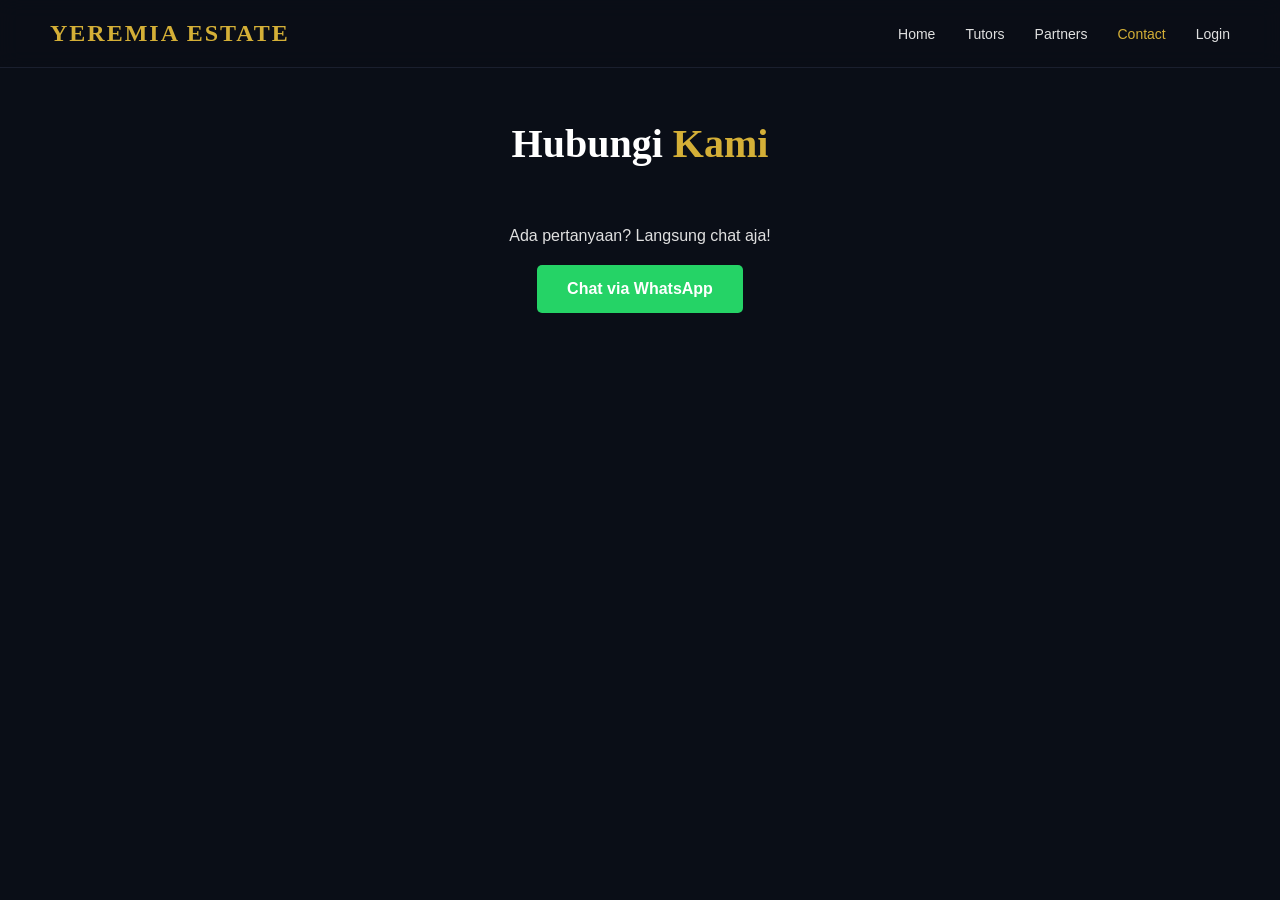
==== contact.html @ 0d9e6fc0 "first commit" ====
<!DOCTYPE html>
<html lang="id">
<head>
    <meta charset="UTF-8">
    <meta name="viewport" content="width=device-width, initial-scale=1.0">
    <title>Yeremia Estate - Contact</title>
    <link rel="stylesheet" href="style.css">
</head>
<body>

    <nav>
        <div class="logo gold-text">YEREMIA ESTATE</div>
        <ul>
            <li><a href="index.html">Home</a></li>
            <li><a href="tutors.html">Tutors</a></li>
            <li><a href="partners.html">Partners</a></li>
            <li><a href="contact.html" class="active">Contact</a></li>
            <li><a href="login.html">Login</a></li>
        </ul>
    </nav>

    <section class="page-section">
        <h2 class="page-title">Hubungi <span class="gold-text">Kami</span></h2>
        <div style="text-align:center; font-family:sans-serif;">
            <p style="margin-bottom:20px;">Ada pertanyaan? Langsung chat aja!</p>
            <a href="https://wa.me/6282258421215?text=HALLO%20KAK%20PSSAYA%20MAU%20TANYA%20TENTANG%20PROPERTI" target="_blank" class="btn-wa" style="width:auto; padding:15px 30px;">Chat via WhatsApp</a>
        </div>
    </section>

</body>
</html>
---- style.css ----
/* --- RESET & FONT --- */
* { margin: 0; padding: 0; box-sizing: border-box; }
body {
    font-family: 'Georgia', serif;
    background-color: #0a0e17;
    color: #e0e0e0;
    overflow-x: hidden;
    scroll-behavior: smooth;
}

/* --- WARNA AKSEN EMAS --- */
.gold-text { color: #d4af37; }

/* --- NAVBAR --- */
nav {
    display: flex;
    justify-content: space-between;
    align-items: center;
    padding: 20px 50px;
    position: fixed;
    width: 100%;
    top: 0;
    background: rgba(10, 14, 23, 0.9);
    backdrop-filter: blur(10px);
    z-index: 1000;
    border-bottom: 1px solid #1a1f2e;
}
nav .logo { font-size: 24px; font-weight: bold; letter-spacing: 2px; }
nav ul { list-style: none; display: flex; gap: 30px; }
nav ul li a { color: #e0e0e0; text-decoration: none; font-family: sans-serif; font-size: 14px; transition: 0.3s; }
nav ul li a:hover, nav ul li a.active { color: #d4af37; }

/* --- HERO SECTION (KHUSUS HOME) --- */
.hero {
    height: 100vh;
    display: flex;
    flex-direction: column;
    justify-content: center;
    align-items: center;
    text-align: center;
    background: radial-gradient(circle at center, #1a2333 0%, #0a0e17 70%);
}
.hero h1 {
    font-size: 80px;
    letter-spacing: 10px;
    text-transform: uppercase;
    margin-bottom: 20px;
    color: #fff;
    text-shadow: 0 0 20px rgba(212, 175, 55, 0.3);
}
.hero p {
    font-size: 18px;
    color: #a0a0a0;
    max-width: 600px;
    margin-bottom: 40px;
    font-family: sans-serif;
}
.btn-hero {
    padding: 15px 40px;
    background: transparent;
    border: 1px solid #d4af37;
    color: #d4af37;
    text-decoration: none;
    font-family: sans-serif;
    letter-spacing: 2px;
    transition: 0.3s;
}
.btn-hero:hover {
    background: #d4af37;
    color: #0a0e17;
}

/* --- SECTION UMUM (UNTUK HALAMAN SELAIN HOME) --- */
.page-section {
    padding: 120px 50px 80px 50px;
    max-width: 1200px;
    margin: auto;
    min-height: 100vh;
}
.page-title {
    font-size: 40px;
    text-align: center;
    margin-bottom: 60px;
    color: #fff;
}
.grid-cards {
    display: grid;
    grid-template-columns: repeat(auto-fit, minmax(300px, 1fr));
    gap: 30px;
}
.card {
    background: #111622;
    border: 1px solid #1a1f2e;
    border-radius: 10px;
    overflow: hidden;
    transition: 0.3s;
}
.card:hover {
    transform: translateY(-10px);
    border-color: #d4af37;
    box-shadow: 0 10px 30px rgba(212, 175, 55, 0.1);
}
.card img {
    width: 100%;
    height: 200px;
    object-fit: cover;
    opacity: 0.8;
}
.card-body { padding: 20px; }
.card-body h3 { font-size: 22px; margin-bottom: 10px; color: #fff; }
.card-body p { color: #a0a0a0; font-family: sans-serif; font-size: 14px; margin-bottom: 20px; }
.card-body .price { color: #d4af37; font-size: 18px; font-weight: bold; margin-bottom: 15px; }

/* --- TOMBOL ORDER WA --- */
.btn-wa {
    display: inline-block;
    background-color: #25d366;
    color: white;
    padding: 10px 20px;
    text-decoration: none;
    border-radius: 5px;
    font-family: sans-serif;
    font-weight: bold;
    width: 100%;
    text-align: center;
    transition: 0.3s;
}
.btn-wa:hover { background-color: #128c7e; }

/* --- AI ASISTEN (CHATBOT) --- */
.chat-container {
    position: fixed;
    bottom: 20px;
    right: 20px;
    width: 350px;
    background: #111622;
    border: 1px solid #d4af37;
    border-radius: 10px;
    box-shadow: 0 10px 30px rgba(0,0,0,0.5);
    display: none;
    flex-direction: column;
    z-index: 2000;
}
.chat-header {
    background: #1a1f2e;
    padding: 15px;
    border-bottom: 1px solid #d4af37;
    display: flex;
    justify-content: space-between;
    align-items: center;
    border-radius: 10px 10px 0 0;
}
.chat-header h4 { color: #d4af37; font-family: sans-serif; }
.chat-header span { cursor: pointer; color: #fff; font-weight: bold; }
.chat-box {
    height: 250px;
    padding: 15px;
    overflow-y: auto;
    display: flex;
    flex-direction: column;
    gap: 10px;
    font-family: sans-serif;
    font-size: 14px;
}
.msg-bot { background: #1a1f2e; padding: 10px; border-radius: 5px; align-self: flex-start; max-width: 80%; color: #e0e0e0; }
.msg-user { background: #d4af37; color: #0a0e17; padding: 10px; border-radius: 5px; align-self: flex-end; max-width: 80%; }
.chat-input {
    display: flex;
    padding: 10px;
    border-top: 1px solid #1a1f2e;
}
.chat-input input {
    flex: 1;
    padding: 10px;
    background: #0a0e17;
    border: 1px solid #1a1f2e;
    color: white;
    border-radius: 5px;
    outline: none;
}
.chat-input button {
    background: #d4af37;
    border: none;
    padding: 10px 15px;
    margin-left: 5px;
    border-radius: 5px;
    cursor: pointer;
    font-weight: bold;
}
.chat-toggle {
    position: fixed;
    bottom: 20px;
    right: 20px;
    background: #d4af37;
    color: #0a0e17;
    border: none;
    padding: 15px;
    border-radius: 50%;
    font-size: 20px;
    cursor: pointer;
    box-shadow: 0 5px 15px rgba(212, 175, 55, 0.4);
    z-index: 1999;
}
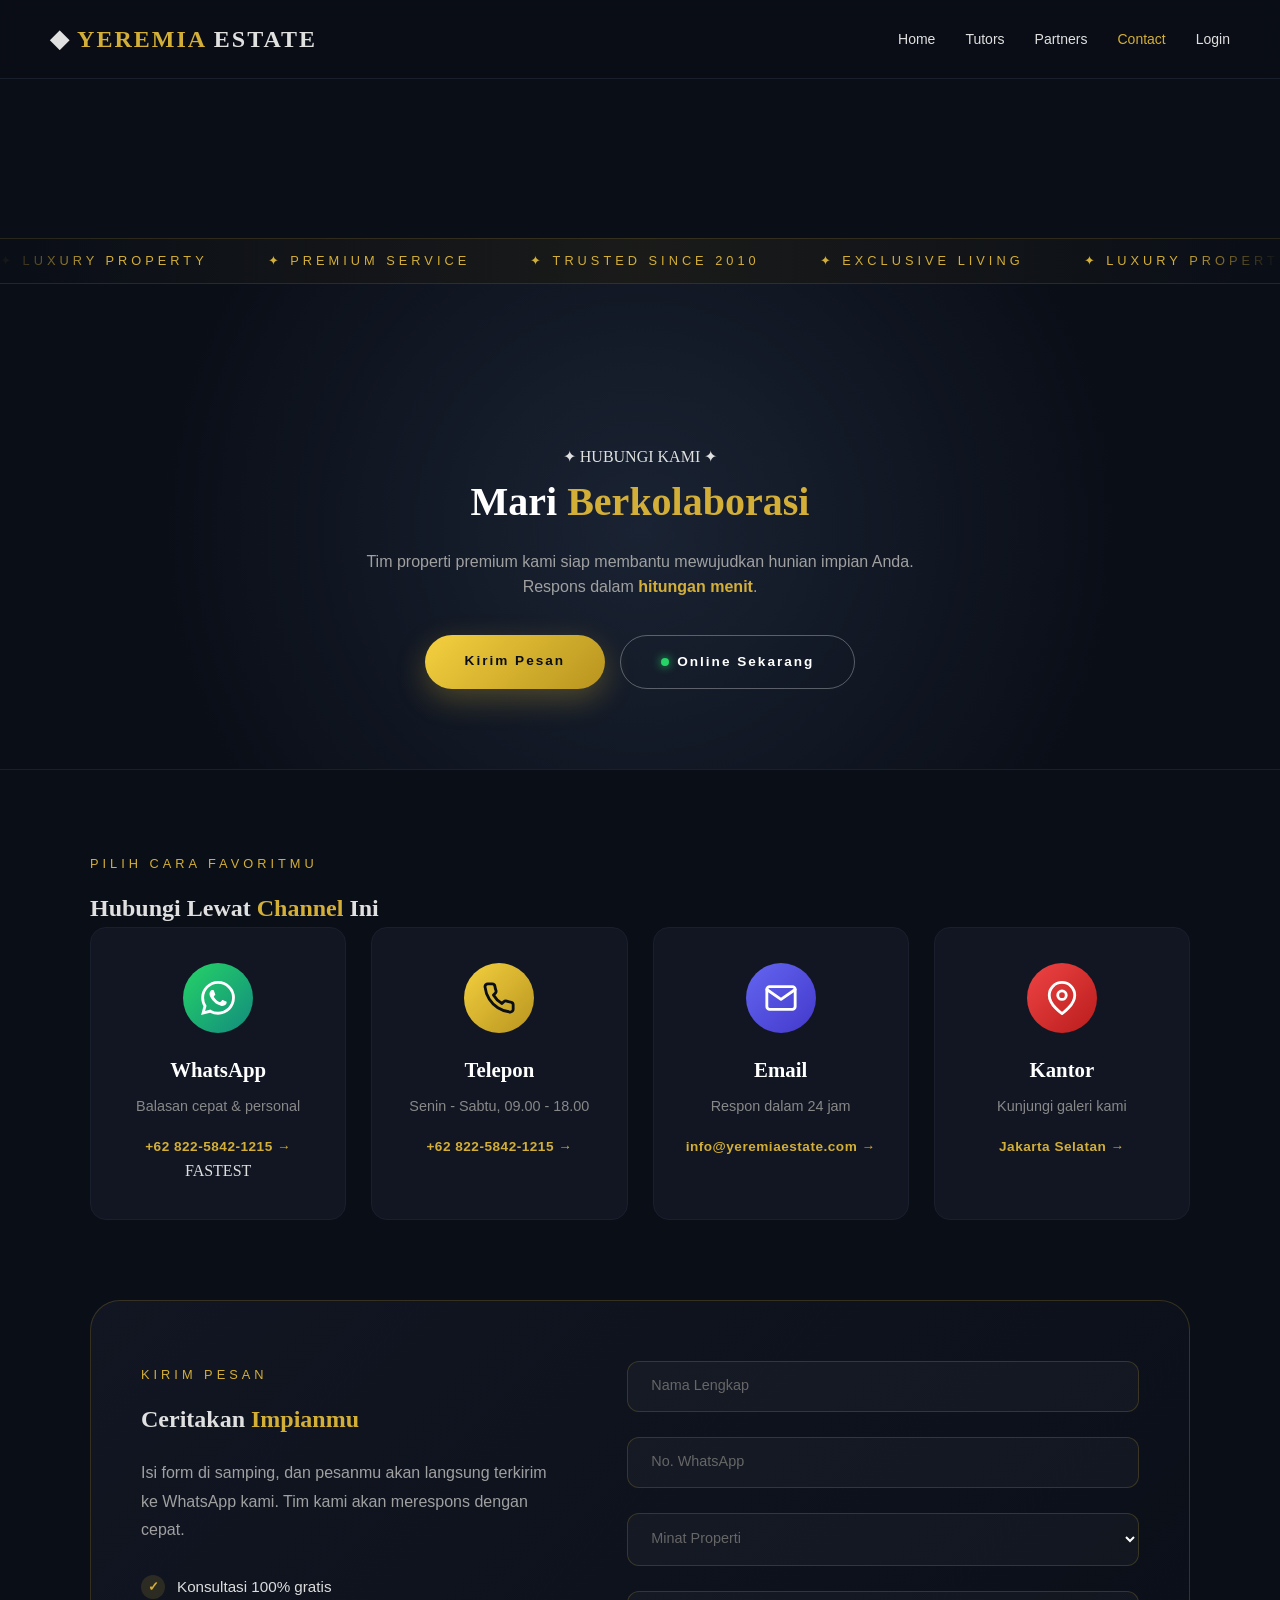
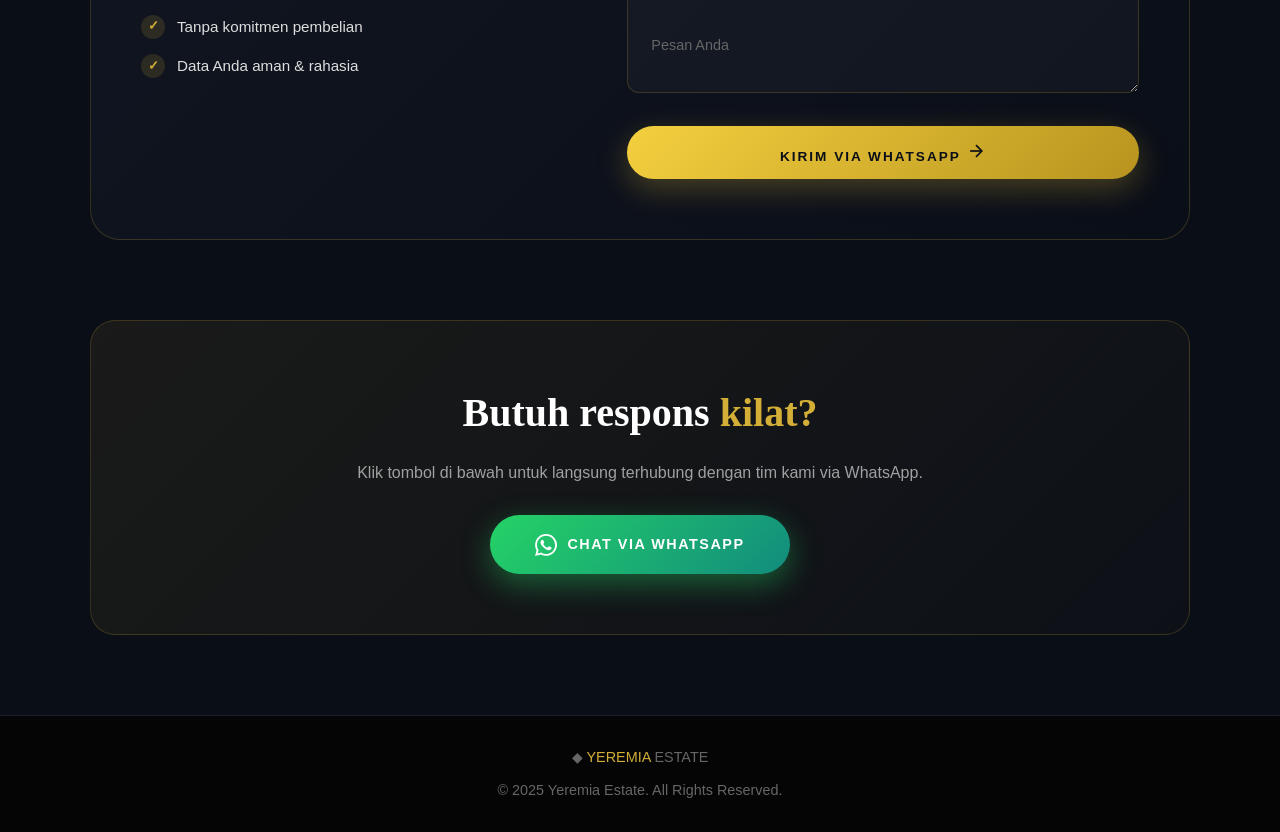
==== commit 07cf2fe9: "Menambahkan README.md" ====
--- a/contact.html
+++ b/contact.html
@@ -5,27 +5,210 @@
     <meta name="viewport" content="width=device-width, initial-scale=1.0">
     <title>Yeremia Estate - Contact</title>
     <link rel="stylesheet" href="style.css">
+    <link href="https://fonts.googleapis.com/css2?family=Playfair+Display:wght@400;700;900&family=Poppins:wght@300;400;500;600;700&display=swap" rel="stylesheet">
 </head>
 <body>
 
+    <!-- PARTICLE CANVAS BACKGROUND -->
+    <canvas id="particles"></canvas>
+
+    <!-- NAVBAR -->
     <nav>
-        <div class="logo gold-text">YEREMIA ESTATE</div>
+        <div class="logo">
+            <span class="logo-icon">◆</span>
+            <span class="gold-text">YEREMIA</span> ESTATE
+        </div>
         <ul>
             <li><a href="index.html">Home</a></li>
             <li><a href="tutors.html">Tutors</a></li>
             <li><a href="partners.html">Partners</a></li>
             <li><a href="contact.html" class="active">Contact</a></li>
-            <li><a href="login.html">Login</a></li>
+            <li><a href="login.html" class="btn-login">Login</a></li>
         </ul>
     </nav>
 
-    <section class="page-section">
-        <h2 class="page-title">Hubungi <span class="gold-text">Kami</span></h2>
-        <div style="text-align:center; font-family:sans-serif;">
-            <p style="margin-bottom:20px;">Ada pertanyaan? Langsung chat aja!</p>
-            <a href="https://wa.me/6282258421215?text=HALLO%20KAK%20PSSAYA%20MAU%20TANYA%20TENTANG%20PROPERTI" target="_blank" class="btn-wa" style="width:auto; padding:15px 30px;">Chat via WhatsApp</a>
+    <!-- MARQUEE TOP -->
+    <div class="marquee">
+        <div class="marquee-track">
+            <span>✦ LUXURY PROPERTY</span>
+            <span>✦ PREMIUM SERVICE</span>
+            <span>✦ TRUSTED SINCE 2010</span>
+            <span>✦ EXCLUSIVE LIVING</span>
+            <span>✦ LUXURY PROPERTY</span>
+            <span>✦ PREMIUM SERVICE</span>
+            <span>✦ TRUSTED SINCE 2010</span>
+            <span>✦ EXCLUSIVE LIVING</span>
+        </div>
+    </div>
+
+    <!-- PAGE HERO -->
+    <section class="page-hero contact-hero">
+        <div class="blob blob-1"></div>
+        <div class="blob blob-2"></div>
+        
+        <div class="hero-badge">✦ HUBUNGI KAMI ✦</div>
+        <h1 class="page-title">
+            Mari <span class="gold-text">Berkolaborasi</span>
+        </h1>
+        <p class="page-subtitle">
+            Tim properti premium kami siap membantu mewujudkan hunian impian Anda. 
+            Respons dalam <strong class="gold-text">hitungan menit</strong>.
+        </p>
+
+        <div class="hero-contact-quick">
+            <a href="#form" class="btn-primary">Kirim Pesan</a>
+            <a href="https://wa.me/6282258421215" target="_blank" class="btn-secondary">
+                <span class="status-dot"></span> Online Sekarang
+            </a>
         </div>
     </section>
 
+    <!-- CONTACT CARDS -->
+    <section class="contact-section">
+        <div class="section-head">
+            <p class="section-tag">PILIH CARA FAVORITMU</p>
+            <h2 class="section-title-lg">Hubungi Lewat <span class="gold-text">Channel</span> Ini</h2>
+        </div>
+
+        <div class="contact-grid">
+
+            <!-- WhatsApp -->
+            <a href="https://wa.me/6282258421215?text=HALLO%20KAK%20SAYA%20MAU%20TANYA%20TENTANG%20PROPERTI" 
+               target="_blank" 
+               class="contact-card tilt-card">
+                <div class="card-glow" style="--glow-color: 37, 211, 102;"></div>
+                <div class="contact-icon wa-icon">
+                    <svg width="34" height="34" viewBox="0 0 24 24" fill="currentColor">
+                        <path d="M17.472 14.382c-.297-.149-1.758-.867-2.03-.967-.273-.099-.471-.148-.67.15-.197.297-.767.966-.94 1.164-.173.199-.347.223-.644.075-.297-.15-1.255-.463-2.39-1.475-.883-.788-1.48-1.761-1.653-2.059-.173-.297-.018-.458.13-.606.134-.133.298-.347.446-.52.149-.174.198-.298.298-.497.099-.198.05-.371-.025-.52-.075-.149-.669-1.612-.916-2.207-.242-.579-.487-.5-.669-.51-.173-.008-.371-.01-.57-.01-.198 0-.52.074-.792.372-.272.297-1.04 1.016-1.04 2.479 0 1.462 1.065 2.875 1.213 3.074.149.198 2.096 3.2 5.077 4.487.709.306 1.262.489 1.694.625.712.227 1.36.195 1.871.118.571-.085 1.758-.719 2.006-1.413.248-.694.248-1.289.173-1.413-.074-.124-.272-.198-.57-.347m-5.421 7.403h-.004a9.87 9.87 0 01-5.031-1.378l-.361-.214-3.741.982.998-3.648-.235-.374a9.86 9.86 0 01-1.51-5.26c.001-5.45 4.436-9.884 9.888-9.884 2.64 0 5.122 1.03 6.988 2.898a9.825 9.825 0 012.893 6.994c-.003 5.45-4.437 9.884-9.885 9.884m8.413-18.297A11.815 11.815 0 0012.05 0C5.495 0 .16 5.335.157 11.892c0 2.096.547 4.142 1.588 5.945L.057 24l6.305-1.654a11.882 11.882 0 005.683 1.448h.005c6.554 0 11.89-5.335 11.893-11.893a11.821 11.821 0 00-3.48-8.413z"/>
+                    </svg>
+                    <span class="pulse-ring"></span>
+                </div>
+                <h3>WhatsApp</h3>
+                <p>Balasan cepat & personal</p>
+                <span class="contact-link">+62 822-5842-1215 →</span>
+                <span class="card-badge">FASTEST</span>
+            </a>
+
+            <!-- Telepon -->
+            <a href="tel:+6282258421215" class="contact-card tilt-card">
+                <div class="card-glow" style="--glow-color: 212, 175, 55;"></div>
+                <div class="contact-icon phone-icon">
+                    <svg width="34" height="34" viewBox="0 0 24 24" fill="none" stroke="currentColor" stroke-width="2" stroke-linecap="round" stroke-linejoin="round">
+                        <path d="M22 16.92v3a2 2 0 01-2.18 2 19.79 19.79 0 01-8.63-3.07 19.5 19.5 0 01-6-6 19.79 19.79 0 01-3.07-8.67A2 2 0 014.11 2h3a2 2 0 012 1.72 12.84 12.84 0 00.7 2.81 2 2 0 01-.45 2.11L8.09 9.91a16 16 0 006 6l1.27-1.27a2 2 0 012.11-.45 12.84 12.84 0 002.81.7A2 2 0 0122 16.92z"/>
+                    </svg>
+                </div>
+                <h3>Telepon</h3>
+                <p>Senin - Sabtu, 09.00 - 18.00</p>
+                <span class="contact-link">+62 822-5842-1215 →</span>
+            </a>
+
+            <!-- Email -->
+            <a href="mailto:info@yeremiaestate.com" class="contact-card tilt-card">
+                <div class="card-glow" style="--glow-color: 99, 102, 241;"></div>
+                <div class="contact-icon email-icon">
+                    <svg width="34" height="34" viewBox="0 0 24 24" fill="none" stroke="currentColor" stroke-width="2" stroke-linecap="round" stroke-linejoin="round">
+                        <path d="M4 4h16c1.1 0 2 .9 2 2v12c0 1.1-.9 2-2 2H4c-1.1 0-2-.9-2-2V6c0-1.1.9-2 2-2z"/>
+                        <polyline points="22,6 12,13 2,6"/>
+                    </svg>
+                </div>
+                <h3>Email</h3>
+                <p>Respon dalam 24 jam</p>
+                <span class="contact-link">info@yeremiaestate.com →</span>
+            </a>
+
+            <!-- Kantor -->
+            <div class="contact-card tilt-card">
+                <div class="card-glow" style="--glow-color: 239, 68, 68;"></div>
+                <div class="contact-icon location-icon">
+                    <svg width="34" height="34" viewBox="0 0 24 24" fill="none" stroke="currentColor" stroke-width="2" stroke-linecap="round" stroke-linejoin="round">
+                        <path d="M21 10c0 7-9 13-9 13s-9-6-9-13a9 9 0 0118 0z"/>
+                        <circle cx="12" cy="10" r="3"/>
+                    </svg>
+                </div>
+                <h3>Kantor</h3>
+                <p>Kunjungi galeri kami</p>
+                <span class="contact-link">Jakarta Selatan →</span>
+            </div>
+
+        </div>
+
+        <!-- FORM KONTAK -->
+        <div class="form-wrapper" id="form">
+            <div class="form-info">
+                <p class="section-tag">KIRIM PESAN</p>
+                <h2 class="section-title-lg">Ceritakan <span class="gold-text">Impianmu</span></h2>
+                <p class="form-desc">
+                    Isi form di samping, dan pesanmu akan langsung terkirim ke WhatsApp kami. 
+                    Tim kami akan merespons dengan cepat.
+                </p>
+                <ul class="form-features">
+                    <li><span class="check">✓</span> Konsultasi 100% gratis</li>
+                    <li><span class="check">✓</span> Tanpa komitmen pembelian</li>
+                    <li><span class="check">✓</span> Data Anda aman & rahasia</li>
+                </ul>
+            </div>
+
+            <form class="contact-form" onsubmit="kirimForm(event)">
+                <div class="input-group">
+                    <input type="text" id="nama" required placeholder=" ">
+                    <label for="nama">Nama Lengkap</label>
+                </div>
+                <div class="input-group">
+                    <input type="tel" id="telepon" required placeholder=" ">
+                    <label for="telepon">No. WhatsApp</label>
+                </div>
+                <div class="input-group">
+                    <select id="minat" required>
+                        <option value="" disabled selected></option>
+                        <option value="Mansion">🏰 Mansion</option>
+                        <option value="Penthouse">🌆 Penthouse</option>
+                        <option value="Villa">🏝️ Villa</option>
+                        <option value="Konsultasi">💬 Konsultasi Umum</option>
+                    </select>
+                    <label for="minat" class="select-label">Minat Properti</label>
+                </div>
+                <div class="input-group">
+                    <textarea id="pesan" required placeholder=" " rows="4"></textarea>
+                    <label for="pesan">Pesan Anda</label>
+                </div>
+                <button type="submit" class="btn-primary btn-submit">
+                    <span>KIRIM VIA WHATSAPP</span>
+                    <svg width="20" height="20" viewBox="0 0 24 24" fill="none" stroke="currentColor" stroke-width="2">
+                        <line x1="5" y1="12" x2="19" y2="12"/>
+                        <polyline points="12 5 19 12 12 19"/>
+                    </svg>
+                </button>
+            </form>
+        </div>
+
+        <!-- CTA WHATSAPP BESAR -->
+        <div class="cta-wa">
+            <div class="cta-glow"></div>
+            <h2>Butuh respons <span class="gold-text">kilat?</span></h2>
+            <p>Klik tombol di bawah untuk langsung terhubung dengan tim kami via WhatsApp.</p>
+            <a href="https://wa.me/6282258421215?text=HALLO%20KAK%20SAYA%20MAU%20TANYA%20TENTANG%20PROPERTI" 
+               target="_blank" class="btn-wa-big">
+                <svg width="22" height="22" viewBox="0 0 24 24" fill="currentColor">
+                    <path d="M17.472 14.382c-.297-.149-1.758-.867-2.03-.967-.273-.099-.471-.148-.67.15-.197.297-.767.966-.94 1.164-.173.199-.347.223-.644.075-.297-.15-1.255-.463-2.39-1.475-.883-.788-1.48-1.761-1.653-2.059-.173-.297-.018-.458.13-.606.134-.133.298-.347.446-.52.149-.174.198-.298.298-.497.099-.198.05-.371-.025-.52-.075-.149-.669-1.612-.916-2.207-.242-.579-.487-.5-.669-.51-.173-.008-.371-.01-.57-.01-.198 0-.52.074-.792.372-.272.297-1.04 1.016-1.04 2.479 0 1.462 1.065 2.875 1.213 3.074.149.198 2.096 3.2 5.077 4.487.709.306 1.262.489 1.694.625.712.227 1.36.195 1.871.118.571-.085 1.758-.719 2.006-1.413.248-.694.248-1.289.173-1.413-.074-.124-.272-.198-.57-.347m-5.421 7.403h-.004a9.87 9.87 0 01-5.031-1.378l-.361-.214-3.741.982.998-3.648-.235-.374a9.86 9.86 0 01-1.51-5.26c.001-5.45 4.436-9.884 9.888-9.884 2.64 0 5.122 1.03 6.988 2.898a9.825 9.825 0 012.893 6.994c-.003 5.45-4.437 9.884-9.885 9.884m8.413-18.297A11.815 11.815 0 0012.05 0C5.495 0 .16 5.335.157 11.892c0 2.096.547 4.142 1.588 5.945L.057 24l6.305-1.654a11.882 11.882 0 005.683 1.448h.005c6.554 0 11.89-5.335 11.893-11.893a11.821 11.821 0 00-3.48-8.413z"/>
+                </svg>
+                <span>CHAT VIA WHATSAPP</span>
+            </a>
+        </div>
+    </section>
+
+    <!-- FOOTER -->
+    <footer>
+        <div class="footer-content">
+            <div class="logo" style="margin-bottom:10px;">
+                <span class="logo-icon">◆</span>
+                <span class="gold-text">YEREMIA</span> ESTATE
+            </div>
+            <p>&copy; 2025 Yeremia Estate. All Rights Reserved.</p>
+        </div>
+    </footer>
+
+    <script src="contact.js"></script>
+
+    <script src="transition.js"></script>
 </body>
 </html>
--- a/style.css
+++ b/style.css
@@ -1,17 +1,23 @@
-/* --- RESET & FONT --- */
+/* ==========================================================
+   YEREMIA ESTATE — FINAL MASTER STYLE
+   ========================================================== */
+
+/* ---------- RESET & DASAR ---------- */
 * { margin: 0; padding: 0; box-sizing: border-box; }
+
 body {
     font-family: 'Georgia', serif;
     background-color: #0a0e17;
     color: #e0e0e0;
     overflow-x: hidden;
-    scroll-behavior: smooth;
-}
-
-/* --- WARNA AKSEN EMAS --- */
+    line-height: 1.6;
+}
+
 .gold-text { color: #d4af37; }
 
-/* --- NAVBAR --- */
+/* ==========================================================
+   NAVBAR
+   ========================================================== */
 nav {
     display: flex;
     justify-content: space-between;
@@ -22,15 +28,38 @@
     top: 0;
     background: rgba(10, 14, 23, 0.9);
     backdrop-filter: blur(10px);
+    -webkit-backdrop-filter: blur(10px);
     z-index: 1000;
     border-bottom: 1px solid #1a1f2e;
 }
-nav .logo { font-size: 24px; font-weight: bold; letter-spacing: 2px; }
-nav ul { list-style: none; display: flex; gap: 30px; }
-nav ul li a { color: #e0e0e0; text-decoration: none; font-family: sans-serif; font-size: 14px; transition: 0.3s; }
-nav ul li a:hover, nav ul li a.active { color: #d4af37; }
-
-/* --- HERO SECTION (KHUSUS HOME) --- */
+
+nav .logo {
+    font-size: 24px;
+    font-weight: bold;
+    letter-spacing: 2px;
+}
+
+nav ul {
+    list-style: none;
+    display: flex;
+    gap: 30px;
+    align-items: center;
+}
+
+nav ul li a {
+    color: #e0e0e0;
+    text-decoration: none;
+    font-family: sans-serif;
+    font-size: 14px;
+    transition: 0.3s;
+}
+
+nav ul li a:hover,
+nav ul li a.active { color: #d4af37; }
+
+/* ==========================================================
+   HERO SECTION (HOME)
+   ========================================================== */
 .hero {
     height: 100vh;
     display: flex;
@@ -39,23 +68,91 @@
     align-items: center;
     text-align: center;
     background: radial-gradient(circle at center, #1a2333 0%, #0a0e17 70%);
-}
+    padding: 0 20px;
+    position: relative;
+    overflow: hidden;
+}
+
+.hero::before {
+    content: '';
+    position: absolute;
+    top: 50%; left: 50%;
+    transform: translate(-50%, -50%);
+    width: 800px; height: 800px;
+    background: radial-gradient(circle, rgba(212, 175, 55, 0.12), transparent 70%);
+    animation: heroGlow 6s ease-in-out infinite;
+    pointer-events: none;
+    z-index: 0;
+}
+
+@keyframes heroGlow {
+    0%, 100% { transform: translate(-50%, -50%) scale(1); opacity: 0.5; }
+    50% { transform: translate(-50%, -50%) scale(1.2); opacity: 1; }
+}
+
+.hero::after {
+    content: '◆ EKSKLUSIF & TERPERCAYA ◆';
+    position: absolute;
+    top: 22%; left: 50%;
+    transform: translateX(-50%);
+    color: #d4af37;
+    font-family: sans-serif;
+    font-size: 0.72rem;
+    letter-spacing: 4px;
+    padding: 8px 22px;
+    background: rgba(212, 175, 55, 0.08);
+    border: 1px solid rgba(212, 175, 55, 0.3);
+    border-radius: 30px;
+    animation: fadeInDown 1s ease;
+    z-index: 1;
+    white-space: nowrap;
+}
+
+@keyframes fadeInDown {
+    from { opacity: 0; transform: translate(-50%, -20px); }
+    to { opacity: 1; transform: translate(-50%, 0); }
+}
+
 .hero h1 {
-    font-size: 80px;
+    position: relative;
+    z-index: 1;
+    font-size: clamp(2.5rem, 8vw, 80px);
     letter-spacing: 10px;
     text-transform: uppercase;
     margin-bottom: 20px;
-    color: #fff;
-    text-shadow: 0 0 20px rgba(212, 175, 55, 0.3);
-}
+    background: linear-gradient(135deg, #ffffff 30%, #d4af37 70%);
+    -webkit-background-clip: text;
+    -webkit-text-fill-color: transparent;
+    background-clip: text;
+    filter: drop-shadow(0 0 30px rgba(212, 175, 55, 0.4));
+    animation: fadeUp 1s ease 0.2s backwards;
+}
+
+.hero h1::after {
+    content: '';
+    display: block;
+    width: 100px;
+    height: 2px;
+    background: linear-gradient(90deg, transparent, #d4af37, transparent);
+    margin: 25px auto 0;
+    box-shadow: 0 0 15px rgba(212, 175, 55, 0.6);
+}
+
 .hero p {
+    position: relative;
+    z-index: 1;
     font-size: 18px;
     color: #a0a0a0;
     max-width: 600px;
     margin-bottom: 40px;
     font-family: sans-serif;
-}
+    line-height: 1.8;
+    animation: fadeUp 1s ease 0.4s backwards;
+}
+
 .btn-hero {
+    position: relative;
+    z-index: 1;
     padding: 15px 40px;
     background: transparent;
     border: 1px solid #d4af37;
@@ -63,31 +160,92 @@
     text-decoration: none;
     font-family: sans-serif;
     letter-spacing: 2px;
-    transition: 0.3s;
-}
+    font-weight: 600;
+    transition: 0.4s;
+    display: inline-block;
+    overflow: hidden;
+    border-radius: 4px;
+    animation: fadeUp 1s ease 0.6s backwards;
+}
+
+.btn-hero::before {
+    content: '';
+    position: absolute;
+    top: 0; left: -100%;
+    width: 100%; height: 100%;
+    background: linear-gradient(90deg, transparent, rgba(255,255,255,0.3), transparent);
+    transition: left 0.6s ease;
+}
+
+.btn-hero:hover::before { left: 100%; }
+
 .btn-hero:hover {
     background: #d4af37;
     color: #0a0e17;
-}
-
-/* --- SECTION UMUM (UNTUK HALAMAN SELAIN HOME) --- */
+    transform: translateY(-3px);
+    box-shadow: 0 10px 25px rgba(212, 175, 55, 0.3);
+}
+
+@keyframes fadeUp {
+    from { opacity: 0; transform: translateY(30px); }
+    to { opacity: 1; transform: translateY(0); }
+}
+
+/* ==========================================================
+   PAGE HERO (header halaman contact, login)
+   ========================================================== */
+.page-hero {
+    padding: 160px 20px 80px;
+    text-align: center;
+    background: radial-gradient(circle at center, #1a2333 0%, #0a0e17 70%);
+    position: relative;
+    overflow: hidden;
+    border-bottom: 1px solid #1a1f2e;
+}
+
+.section-tag {
+    color: #d4af37;
+    letter-spacing: 4px;
+    font-size: 0.8rem;
+    font-family: sans-serif;
+    margin-bottom: 15px;
+    display: inline-block;
+}
+
+.page-title {
+    font-size: clamp(2rem, 5vw, 40px);
+    text-align: center;
+    color: #fff;
+    margin-bottom: 15px;
+}
+
+.page-subtitle {
+    color: #a0a0a0;
+    font-family: sans-serif;
+    font-size: 1rem;
+    max-width: 600px;
+    margin: 0 auto;
+}
+
+/* ==========================================================
+   PAGE SECTION (tutors, partners)
+   ========================================================== */
 .page-section {
     padding: 120px 50px 80px 50px;
     max-width: 1200px;
     margin: auto;
     min-height: 100vh;
 }
-.page-title {
-    font-size: 40px;
-    text-align: center;
-    margin-bottom: 60px;
-    color: #fff;
-}
+
 .grid-cards {
     display: grid;
     grid-template-columns: repeat(auto-fit, minmax(300px, 1fr));
     gap: 30px;
 }
+
+/* ==========================================================
+   CARD (properti & partner)
+   ========================================================== */
 .card {
     background: #111622;
     border: 1px solid #1a1f2e;
@@ -95,52 +253,542 @@
     overflow: hidden;
     transition: 0.3s;
 }
+
 .card:hover {
     transform: translateY(-10px);
     border-color: #d4af37;
-    box-shadow: 0 10px 30px rgba(212, 175, 55, 0.1);
-}
+    box-shadow: 0 10px 30px rgba(212, 175, 55, 0.15);
+}
+
 .card img {
     width: 100%;
-    height: 200px;
+    height: 220px;
     object-fit: cover;
-    opacity: 0.8;
-}
-.card-body { padding: 20px; }
-.card-body h3 { font-size: 22px; margin-bottom: 10px; color: #fff; }
-.card-body p { color: #a0a0a0; font-family: sans-serif; font-size: 14px; margin-bottom: 20px; }
-.card-body .price { color: #d4af37; font-size: 18px; font-weight: bold; margin-bottom: 15px; }
-
-/* --- TOMBOL ORDER WA --- */
+    opacity: 0.85;
+    transition: 0.4s;
+    display: block;
+}
+
+.card:hover img { opacity: 1; }
+
+.card-body { padding: 25px; }
+
+.card-body h3 {
+    font-size: 22px;
+    margin-bottom: 10px;
+    color: #fff;
+}
+
+.card-body p {
+    color: #a0a0a0;
+    font-family: sans-serif;
+    font-size: 14px;
+    margin-bottom: 20px;
+    line-height: 1.6;
+}
+
+.card-body .price {
+    color: #d4af37;
+    font-size: 18px;
+    font-weight: bold;
+    margin-bottom: 15px;
+}
+
+/* ==========================================================
+   TOMBOL WA
+   ========================================================== */
 .btn-wa {
     display: inline-block;
     background-color: #25d366;
     color: white;
-    padding: 10px 20px;
+    padding: 12px 20px;
     text-decoration: none;
     border-radius: 5px;
     font-family: sans-serif;
     font-weight: bold;
+    font-size: 0.85rem;
     width: 100%;
     text-align: center;
     transition: 0.3s;
-}
-.btn-wa:hover { background-color: #128c7e; }
-
-/* --- AI ASISTEN (CHATBOT) --- */
+    box-sizing: border-box;
+}
+
+.btn-wa:hover {
+    background-color: #128c7e;
+    transform: translateY(-2px);
+    box-shadow: 0 8px 20px rgba(37, 211, 102, 0.3);
+}
+
+/* ==========================================================
+   CONTACT PAGE
+   ========================================================== */
+.contact-section {
+    padding: 80px 50px;
+    max-width: 1200px;
+    margin: auto;
+}
+
+.contact-grid {
+    display: grid;
+    grid-template-columns: repeat(auto-fit, minmax(240px, 1fr));
+    gap: 25px;
+    margin-bottom: 80px;
+}
+
+.contact-card {
+    background: #111622;
+    border: 1px solid #1a1f2e;
+    border-radius: 16px;
+    padding: 35px 25px;
+    text-align: center;
+    text-decoration: none;
+    color: inherit;
+    transition: 0.4s;
+    position: relative;
+    overflow: hidden;
+    display: block;
+}
+
+.contact-card:hover {
+    transform: translateY(-8px);
+    border-color: #d4af37;
+    box-shadow: 0 20px 40px rgba(0, 0, 0, 0.5), 0 0 30px rgba(212, 175, 55, 0.15);
+}
+
+.contact-icon {
+    width: 70px;
+    height: 70px;
+    border-radius: 50%;
+    display: flex;
+    align-items: center;
+    justify-content: center;
+    margin: 0 auto 20px;
+    transition: transform 0.4s ease;
+}
+
+.contact-card:hover .contact-icon { transform: scale(1.1) rotate(5deg); }
+
+.wa-icon {
+    background: linear-gradient(135deg, #25D366, #128C7E);
+    color: #fff;
+}
+.phone-icon {
+    background: linear-gradient(135deg, #f4d03f, #b8941f);
+    color: #0a0e17;
+}
+.email-icon {
+    background: linear-gradient(135deg, #6366f1, #4338ca);
+    color: #fff;
+}
+.location-icon {
+    background: linear-gradient(135deg, #ef4444, #b91c1c);
+    color: #fff;
+}
+
+.contact-card h3 {
+    font-family: Georgia, serif;
+    font-size: 1.3rem;
+    color: #fff;
+    margin-bottom: 8px;
+}
+
+.contact-card p {
+    color: #888;
+    font-family: sans-serif;
+    font-size: 0.9rem;
+    margin-bottom: 15px;
+}
+
+.contact-link {
+    color: #d4af37;
+    font-family: sans-serif;
+    font-size: 0.85rem;
+    font-weight: 600;
+    letter-spacing: 0.5px;
+}
+
+/* CTA WhatsApp Besar */
+.cta-wa {
+    text-align: center;
+    padding: 60px 40px;
+    background: linear-gradient(135deg, rgba(212, 175, 55, 0.08), rgba(212, 175, 55, 0.02));
+    border: 1px solid rgba(212, 175, 55, 0.2);
+    border-radius: 25px;
+}
+
+.cta-wa h2 {
+    font-family: Georgia, serif;
+    font-size: clamp(1.8rem, 3.5vw, 2.5rem);
+    color: #fff;
+    margin-bottom: 15px;
+}
+
+.cta-wa p {
+    color: #a0a0a0;
+    margin-bottom: 30px;
+    font-family: sans-serif;
+}
+
+.btn-wa-big {
+    display: inline-flex;
+    align-items: center;
+    gap: 10px;
+    padding: 18px 45px;
+    background: linear-gradient(135deg, #25D366, #128C7E);
+    color: #fff;
+    text-decoration: none;
+    border-radius: 50px;
+    font-family: sans-serif;
+    font-weight: 700;
+    letter-spacing: 1.5px;
+    font-size: 0.9rem;
+    box-shadow: 0 10px 30px rgba(37, 211, 102, 0.4);
+    transition: all 0.4s ease;
+}
+
+.btn-wa-big:hover {
+    transform: translateY(-3px);
+    box-shadow: 0 15px 40px rgba(37, 211, 102, 0.6);
+}
+
+/* ==========================================================
+   FORM KONTAK
+   ========================================================== */
+.form-wrapper {
+    display: grid;
+    grid-template-columns: 1fr 1.2fr;
+    gap: 60px;
+    padding: 60px 50px;
+    background: linear-gradient(135deg, #111622, #0a0e17);
+    border: 1px solid rgba(212, 175, 55, 0.2);
+    border-radius: 30px;
+    margin-bottom: 80px;
+}
+
+.form-info h2 { margin-bottom: 15px; }
+
+.form-desc {
+    color: #a0a0a0;
+    font-family: sans-serif;
+    margin: 20px 0 30px;
+    line-height: 1.8;
+}
+
+.form-features {
+    list-style: none;
+    display: flex;
+    flex-direction: column;
+    gap: 15px;
+}
+
+.form-features li {
+    display: flex;
+    align-items: center;
+    gap: 12px;
+    color: #ddd;
+    font-family: sans-serif;
+    font-size: 0.95rem;
+}
+
+.check {
+    display: inline-flex;
+    align-items: center;
+    justify-content: center;
+    width: 24px;
+    height: 24px;
+    border-radius: 50%;
+    background: rgba(212, 175, 55, 0.15);
+    color: #d4af37;
+    font-weight: 700;
+    font-size: 0.8rem;
+    flex-shrink: 0;
+}
+
+.contact-form {
+    display: flex;
+    flex-direction: column;
+    gap: 25px;
+}
+
+.input-group { position: relative; }
+
+.input-group input,
+.input-group textarea,
+.input-group select {
+    width: 100%;
+    padding: 16px 18px;
+    background: rgba(255, 255, 255, 0.03);
+    border: 1px solid rgba(212, 175, 55, 0.2);
+    border-radius: 12px;
+    color: #fff;
+    font-size: 0.95rem;
+    font-family: sans-serif;
+    transition: all 0.3s ease;
+    outline: none;
+}
+
+.input-group textarea {
+    resize: vertical;
+    min-height: 100px;
+}
+
+.input-group select { cursor: pointer; }
+.input-group select option { background: #111622; color: #fff; }
+
+.input-group label {
+    position: absolute;
+    left: 18px;
+    top: 50%;
+    transform: translateY(-50%);
+    color: #666;
+    font-size: 0.9rem;
+    font-family: sans-serif;
+    pointer-events: none;
+    transition: 0.3s;
+    padding: 0 6px;
+}
+
+.input-group input:focus + label,
+.input-group input:not(:placeholder-shown) + label,
+.input-group textarea:focus + label,
+.input-group textarea:not(:placeholder-shown) + label {
+    top: -10px;
+    left: 14px;
+    font-size: 0.75rem;
+    color: #d4af37;
+    background: #0a0e17;
+    letter-spacing: 1px;
+}
+
+.input-group input:focus,
+.input-group textarea:focus,
+.input-group select:focus {
+    border-color: #d4af37;
+    box-shadow: 0 0 0 4px rgba(212, 175, 55, 0.1);
+}
+
+.btn-submit {
+    display: flex;
+    align-items: center;
+    justify-content: center;
+    gap: 12px;
+    padding: 18px 30px;
+    background: linear-gradient(135deg, #f4d03f, #b8941f);
+    color: #0a0e17;
+    border: none;
+    border-radius: 14px;
+    font-size: 0.9rem;
+    font-weight: 700;
+    letter-spacing: 2px;
+    cursor: pointer;
+    transition: 0.4s;
+    font-family: sans-serif;
+    width: 100%;
+}
+
+.btn-submit:hover {
+    transform: translateY(-3px);
+    box-shadow: 0 15px 40px rgba(212, 175, 55, 0.5);
+}
+
+/* ==========================================================
+   LOGIN PAGE
+   ========================================================== */
+.login-section {
+    min-height: 100vh;
+    display: grid;
+    grid-template-columns: 1.1fr 0.9fr;
+    gap: 60px;
+    align-items: center;
+    padding: 140px 8% 80px;
+    background: radial-gradient(circle at center, #1a2333 0%, #0a0e17 70%);
+}
+
+.login-card {
+    background: linear-gradient(145deg, rgba(20, 26, 39, 0.9), rgba(15, 15, 15, 0.95));
+    backdrop-filter: blur(30px);
+    -webkit-backdrop-filter: blur(30px);
+    border: 1px solid rgba(212, 175, 55, 0.25);
+    border-radius: 24px;
+    padding: 50px 45px 40px;
+    box-shadow: 0 30px 60px rgba(0, 0, 0, 0.6);
+    max-width: 520px;
+    width: 100%;
+    justify-self: center;
+}
+
+.login-header { text-align: center; margin-bottom: 35px; }
+
+.login-logo {
+    display: inline-flex;
+    align-items: center;
+    justify-content: center;
+    width: 70px;
+    height: 70px;
+    border-radius: 50%;
+    background: linear-gradient(135deg, #f4d03f, #b8941f);
+    color: #0a0e17;
+    font-size: 1.8rem;
+    margin-bottom: 20px;
+    animation: logoFloat 3s ease-in-out infinite;
+}
+
+@keyframes logoFloat {
+    0%, 100% { transform: translateY(0); }
+    50% { transform: translateY(-8px); }
+}
+
+.login-title {
+    font-family: Georgia, serif;
+    font-size: 2rem;
+    color: #fff;
+    margin-bottom: 8px;
+}
+
+.login-subtitle {
+    color: #888;
+    font-family: sans-serif;
+    font-size: 0.9rem;
+}
+
+.login-form {
+    display: flex;
+    flex-direction: column;
+    gap: 22px;
+}
+
+.login-input-group { position: relative; }
+
+.login-input-group input {
+    width: 100%;
+    padding: 17px 20px;
+    background: rgba(255, 255, 255, 0.03);
+    border: 1px solid rgba(212, 175, 55, 0.2);
+    border-radius: 14px;
+    color: #fff;
+    font-size: 0.95rem;
+    font-family: sans-serif;
+    outline: none;
+    transition: 0.3s;
+}
+
+.login-input-group input:focus {
+    border-color: #d4af37;
+    box-shadow: 0 0 0 4px rgba(212, 175, 55, 0.1);
+}
+
+.login-input-group label {
+    position: absolute;
+    left: 20px;
+    top: 50%;
+    transform: translateY(-50%);
+    color: #666;
+    font-size: 0.9rem;
+    font-family: sans-serif;
+    pointer-events: none;
+    transition: 0.3s;
+    padding: 0 6px;
+}
+
+.login-input-group input:focus + label,
+.login-input-group input:not(:placeholder-shown) + label {
+    top: -10px;
+    left: 14px;
+    font-size: 0.7rem;
+    color: #d4af37;
+    background: #141414;
+    letter-spacing: 1.5px;
+    border-radius: 6px;
+    padding: 2px 10px;
+}
+
+.btn-login-submit {
+    padding: 17px 30px;
+    background: linear-gradient(135deg, #f4d03f, #d4af37, #b8941f);
+    color: #0a0e17;
+    border: none;
+    border-radius: 14px;
+    font-size: 0.9rem;
+    font-weight: 700;
+    letter-spacing: 3px;
+    cursor: pointer;
+    transition: 0.4s;
+    font-family: sans-serif;
+    text-transform: uppercase;
+}
+
+.btn-login-submit:hover {
+    transform: translateY(-3px);
+    box-shadow: 0 15px 40px rgba(212, 175, 55, 0.5);
+}
+
+.login-side-info { max-width: 420px; }
+
+.side-title {
+    font-family: Georgia, serif;
+    font-size: 2.6rem;
+    color: #fff;
+    line-height: 1.2;
+    margin-bottom: 35px;
+}
+
+.side-features {
+    list-style: none;
+    display: flex;
+    flex-direction: column;
+    gap: 22px;
+}
+
+.side-features li {
+    display: flex;
+    align-items: center;
+    gap: 18px;
+    padding: 20px;
+    background: rgba(20, 20, 20, 0.5);
+    border: 1px solid rgba(212, 175, 55, 0.1);
+    border-radius: 16px;
+    transition: 0.3s;
+}
+
+.side-features li:hover {
+    border-color: rgba(212, 175, 55, 0.4);
+    transform: translateX(8px);
+}
+
+.side-icon { font-size: 1.6rem; flex-shrink: 0; }
+
+.side-features strong {
+    display: block;
+    color: #fff;
+    font-size: 1rem;
+    margin-bottom: 3px;
+    font-family: sans-serif;
+}
+
+.side-features p {
+    color: #888;
+    font-family: sans-serif;
+    font-size: 0.85rem;
+}
+
+/* ==========================================================
+   CHATBOT AI
+   ========================================================== */
 .chat-container {
     position: fixed;
     bottom: 20px;
     right: 20px;
     width: 350px;
+    max-width: calc(100vw - 40px);
     background: #111622;
     border: 1px solid #d4af37;
     border-radius: 10px;
-    box-shadow: 0 10px 30px rgba(0,0,0,0.5);
+    box-shadow: 0 10px 30px rgba(0, 0, 0, 0.5);
     display: none;
     flex-direction: column;
     z-index: 2000;
 }
+
 .chat-header {
     background: #1a1f2e;
     padding: 15px;
@@ -150,8 +798,20 @@
     align-items: center;
     border-radius: 10px 10px 0 0;
 }
-.chat-header h4 { color: #d4af37; font-family: sans-serif; }
-.chat-header span { cursor: pointer; color: #fff; font-weight: bold; }
+
+.chat-header h4 {
+    color: #d4af37;
+    font-family: sans-serif;
+    font-size: 1rem;
+}
+
+.chat-header span {
+    cursor: pointer;
+    color: #fff;
+    font-weight: bold;
+    font-size: 1.1rem;
+}
+
 .chat-box {
     height: 250px;
     padding: 15px;
@@ -162,13 +822,32 @@
     font-family: sans-serif;
     font-size: 14px;
 }
-.msg-bot { background: #1a1f2e; padding: 10px; border-radius: 5px; align-self: flex-start; max-width: 80%; color: #e0e0e0; }
-.msg-user { background: #d4af37; color: #0a0e17; padding: 10px; border-radius: 5px; align-self: flex-end; max-width: 80%; }
+
+.msg-bot {
+    background: #1a1f2e;
+    padding: 10px 14px;
+    border-radius: 8px;
+    align-self: flex-start;
+    max-width: 80%;
+    color: #e0e0e0;
+    border-left: 2px solid #d4af37;
+}
+
+.msg-user {
+    background: #d4af37;
+    color: #0a0e17;
+    padding: 10px 14px;
+    border-radius: 8px;
+    align-self: flex-end;
+    max-width: 80%;
+}
+
 .chat-input {
     display: flex;
     padding: 10px;
     border-top: 1px solid #1a1f2e;
 }
+
 .chat-input input {
     flex: 1;
     padding: 10px;
@@ -177,7 +856,11 @@
     color: white;
     border-radius: 5px;
     outline: none;
-}
+    font-family: sans-serif;
+}
+
+.chat-input input:focus { border-color: #d4af37; }
+
 .chat-input button {
     background: #d4af37;
     border: none;
@@ -186,7 +869,9 @@
     border-radius: 5px;
     cursor: pointer;
     font-weight: bold;
-}
+    font-family: sans-serif;
+}
+
 .chat-toggle {
     position: fixed;
     bottom: 20px;
@@ -200,4 +885,869 @@
     cursor: pointer;
     box-shadow: 0 5px 15px rgba(212, 175, 55, 0.4);
     z-index: 1999;
+    transition: 0.3s;
+}
+
+.chat-toggle:hover { transform: scale(1.1); }
+
+/* Typing indicator */
+.typing {
+    display: flex;
+    gap: 4px;
+    padding: 12px 16px;
+    background: #1a1f2e;
+    border-radius: 8px;
+    align-self: flex-start;
+    width: fit-content;
+}
+
+.typing span {
+    width: 8px;
+    height: 8px;
+    border-radius: 50%;
+    background: #d4af37;
+    animation: typingBounce 1.4s infinite;
+}
+
+.typing span:nth-child(2) { animation-delay: 0.2s; }
+.typing span:nth-child(3) { animation-delay: 0.4s; }
+
+@keyframes typingBounce {
+    0%, 60%, 100% { transform: translateY(0); opacity: 0.4; }
+    30% { transform: translateY(-8px); opacity: 1; }
+}
+
+/* ==========================================================
+   FOOTER
+   ========================================================== */
+footer {
+    text-align: center;
+    padding: 30px;
+    background: #050505;
+    border-top: 1px solid #1a1f2e;
+    font-family: sans-serif;
+    font-size: 0.9rem;
+    color: #666;
+}
+
+/* ==========================================================
+   RESPONSIVE
+   ========================================================== */
+@media (max-width: 900px) {
+    .form-wrapper {
+        grid-template-columns: 1fr;
+        padding: 40px 30px;
+        gap: 40px;
+    }
+    .login-section {
+        grid-template-columns: 1fr;
+        padding: 140px 20px 60px;
+        gap: 40px;
+    }
+    .login-side-info {
+        text-align: center;
+        max-width: 100%;
+    }
+    .side-title { font-size: 1.8rem; }
+}
+
+@media (max-width: 768px) {
+    nav { padding: 15px 20px; }
+    nav ul { gap: 15px; }
+    nav ul li a { font-size: 12px; }
+    
+    .hero h1 { letter-spacing: 4px; font-size: 2.5rem; }
+    .hero::after {
+        font-size: 0.6rem;
+        letter-spacing: 2px;
+        padding: 6px 15px;
+        top: 18%;
+    }
+    .hero h1::after { width: 60px; margin-top: 15px; }
+    
+    .page-section { padding: 100px 20px 60px; }
+    .contact-section { padding: 60px 20px; }
+    .contact-grid { grid-template-columns: 1fr; gap: 18px; }
+    .cta-wa { padding: 40px 20px; }
+    
+    .chat-container { width: calc(100vw - 30px); right: 15px; }
+    .chat-toggle { right: 15px; bottom: 15px; }
+}
+/* ==========================================================
+   MARQUEE (untuk contact page)
+   ========================================================== */
+.marquee {
+    overflow: hidden;
+    background: linear-gradient(90deg, transparent, rgba(212, 175, 55, 0.08), transparent);
+    border-top: 1px solid rgba(212, 175, 55, 0.15);
+    border-bottom: 1px solid rgba(212, 175, 55, 0.15);
+    padding: 12px 0;
+    position: relative;
+    margin-top: 80px;
+}
+
+.marquee::before,
+.marquee::after {
+    content: '';
+    position: absolute;
+    top: 0; bottom: 0;
+    width: 100px;
+    z-index: 2;
+    pointer-events: none;
+}
+.marquee::before { left: 0; background: linear-gradient(90deg, #0a0e17, transparent); }
+.marquee::after { right: 0; background: linear-gradient(-90deg, #0a0e17, transparent); }
+
+.marquee-track {
+    display: flex;
+    gap: 60px;
+    animation: scroll 25s linear infinite;
+    white-space: nowrap;
+    width: max-content;
+}
+
+.marquee-track span {
+    color: #d4af37;
+    font-size: 0.8rem;
+    letter-spacing: 4px;
+    font-weight: 500;
+    font-family: sans-serif;
+}
+
+@keyframes scroll {
+    from { transform: translateX(0); }
+    to { transform: translateX(-50%); }
+}
+
+/* ==========================================================
+   CONTACT HERO BUTTONS
+   ========================================================== */
+.hero-contact-quick {
+    display: flex;
+    justify-content: center;
+    gap: 15px;
+    margin-top: 35px;
+    flex-wrap: wrap;
+    padding: 0 20px;
+}
+
+.btn-primary {
+    display: inline-block;
+    padding: 15px 40px;
+    background: linear-gradient(135deg, #f4d03f, #b8941f);
+    color: #0a0e17;
+    text-decoration: none;
+    font-family: sans-serif;
+    font-weight: 600;
+    letter-spacing: 2px;
+    font-size: 0.85rem;
+    border-radius: 50px;
+    transition: all 0.4s ease;
+    box-shadow: 0 10px 30px rgba(212, 175, 55, 0.3);
+    border: none;
+    cursor: pointer;
+}
+
+.btn-primary:hover {
+    transform: translateY(-3px);
+    box-shadow: 0 15px 40px rgba(212, 175, 55, 0.5);
+}
+
+.btn-secondary {
+    display: inline-flex;
+    align-items: center;
+    gap: 8px;
+    padding: 15px 40px;
+    background: transparent;
+    color: #fff;
+    border: 1px solid rgba(255, 255, 255, 0.3);
+    text-decoration: none;
+    font-family: sans-serif;
+    font-weight: 600;
+    letter-spacing: 2px;
+    font-size: 0.85rem;
+    border-radius: 50px;
+    transition: all 0.4s ease;
+}
+
+.btn-secondary:hover {
+    border-color: #d4af37;
+    color: #d4af37;
+    transform: translateY(-3px);
+}
+
+.status-dot {
+    display: inline-block;
+    width: 8px;
+    height: 8px;
+    border-radius: 50%;
+    background: #25D366;
+    box-shadow: 0 0 10px #25D366;
+    animation: pulseDot 1.5s ease-in-out infinite;
+}
+
+@keyframes pulseDot {
+    0%, 100% { opacity: 1; }
+    50% { opacity: 0.4; }
+}
+
+/* ==========================================================
+   LOGIN PAGE — FIX ICON & INPUT
+   ========================================================== */
+.login-input-group {
+    position: relative;
+    padding-left: 0;
+}
+
+.login-input-group .input-icon {
+    position: absolute;
+    left: 18px;
+    top: 50%;
+    transform: translateY(-50%);
+    color: #666;
+    z-index: 2;
+    display: flex;
+    align-items: center;
+    justify-content: center;
+    transition: color 0.3s;
+    pointer-events: none;
+}
+
+.login-input-group input {
+    padding-left: 50px !important;
+    padding-right: 50px !important;
+}
+
+.login-input-group input:focus ~ .input-icon,
+.login-input-group input:not(:placeholder-shown) ~ .input-icon {
+    color: #d4af37;
+}
+
+/* Toggle password (icon mata) */
+.toggle-pass {
+    position: absolute;
+    right: 14px;
+    top: 50%;
+    transform: translateY(-50%);
+    background: transparent;
+    border: none;
+    color: #666;
+    cursor: pointer;
+    padding: 6px;
+    border-radius: 6px;
+    display: flex;
+    align-items: center;
+    justify-content: center;
+    transition: all 0.3s ease;
+}
+
+.toggle-pass:hover {
+    color: #d4af37;
+    background: rgba(212, 175, 55, 0.1);
+}
+
+/* Remember me + forgot */
+.login-options {
+    display: flex;
+    justify-content: space-between;
+    align-items: center;
+    font-family: sans-serif;
+    font-size: 0.85rem;
+    margin-top: -5px;
+}
+
+.remember-me {
+    display: flex;
+    align-items: center;
+    gap: 10px;
+    color: #aaa;
+    cursor: pointer;
+    user-select: none;
+}
+
+.remember-me input {
+    display: none;
+}
+
+.checkmark {
+    width: 20px;
+    height: 20px;
+    border: 1.5px solid rgba(212, 175, 55, 0.4);
+    border-radius: 6px;
+    display: inline-flex;
+    align-items: center;
+    justify-content: center;
+    transition: all 0.3s ease;
+    position: relative;
+    flex-shrink: 0;
+}
+
+.checkmark::after {
+    content: '';
+    width: 5px;
+    height: 10px;
+    border: solid #0a0e17;
+    border-width: 0 2px 2px 0;
+    transform: rotate(45deg) scale(0);
+    transition: transform 0.2s ease;
+    position: absolute;
+    top: 1px;
+}
+
+.remember-me input:checked + .checkmark {
+    background: linear-gradient(135deg, #f4d03f, #b8941f);
+    border-color: #d4af37;
+}
+
+.remember-me input:checked + .checkmark::after {
+    transform: rotate(45deg) scale(1);
+}
+
+.forgot-link {
+    color: #888;
+    text-decoration: none;
+    transition: color 0.3s;
+    font-weight: 500;
+}
+
+.forgot-link:hover {
+    color: #d4af37;
+}
+
+/* Social login buttons */
+.social-login {
+    display: grid;
+    grid-template-columns: 1fr 1fr;
+    gap: 12px;
+}
+
+.social-btn {
+    display: flex;
+    align-items: center;
+    justify-content: center;
+    gap: 10px;
+    padding: 13px 15px;
+    background: rgba(255, 255, 255, 0.03);
+    border: 1px solid rgba(212, 175, 55, 0.15);
+    border-radius: 12px;
+    color: #ddd;
+    font-family: sans-serif;
+    font-size: 0.85rem;
+    font-weight: 500;
+    cursor: pointer;
+    transition: all 0.3s ease;
+}
+
+.social-btn:hover {
+    background: rgba(212, 175, 55, 0.08);
+    border-color: #d4af37;
+    color: #fff;
+    transform: translateY(-2px);
+}
+
+/* Divider */
+.divider {
+    display: flex;
+    align-items: center;
+    gap: 15px;
+    color: #666;
+    font-family: sans-serif;
+    font-size: 0.8rem;
+    margin: 5px 0;
+}
+
+.divider::before,
+.divider::after {
+    content: '';
+    flex: 1;
+    height: 1px;
+    background: linear-gradient(90deg, transparent, rgba(212, 175, 55, 0.3), transparent);
+}
+
+/* Register link */
+.register-link {
+    text-align: center;
+    margin-top: 28px;
+    color: #888;
+    font-family: sans-serif;
+    font-size: 0.9rem;
+}
+
+.register-link a {
+    color: #d4af37;
+    text-decoration: none;
+    font-weight: 600;
+}
+
+/* ==========================================================
+   PAGE TRANSITION ANIMATION (semua halaman)
+   ========================================================== */
+
+/* Animasi fade-in saat halaman dibuka */
+body {
+    animation: pageFadeIn 0.6s ease;
+}
+
+@keyframes pageFadeIn {
+    from { opacity: 0; transform: translateY(15px); }
+    to { opacity: 1; transform: translateY(0); }
+}
+
+/* Navbar slide dari atas */
+nav {
+    animation: navSlideDown 0.7s ease;
+}
+
+@keyframes navSlideDown {
+    from { opacity: 0; transform: translateY(-100%); }
+    to { opacity: 1; transform: translateY(0); }
+}
+
+/* Page hero (contact/login) slide dari atas */
+.page-hero {
+    animation: pageHeroIn 0.9s ease;
+}
+
+@keyframes pageHeroIn {
+    from { opacity: 0; transform: translateY(-30px); }
+    to { opacity: 1; transform: translateY(0); }
+}
+
+/* Kartu-kartu muncul berurutan */
+.card,
+.contact-card,
+.login-card {
+    animation: cardIn 0.7s ease backwards;
+}
+
+.card:nth-child(1), .contact-card:nth-child(1) { animation-delay: 0.1s; }
+.card:nth-child(2), .contact-card:nth-child(2) { animation-delay: 0.2s; }
+.card:nth-child(3), .contact-card:nth-child(3) { animation-delay: 0.3s; }
+.card:nth-child(4), .contact-card:nth-child(4) { animation-delay: 0.4s; }
+
+@keyframes cardIn {
+    from { opacity: 0; transform: translateY(40px) scale(0.95); }
+    to { opacity: 1; transform: translateY(0) scale(1); }
+}
+
+/* Form input fade-in */
+.input-group,
+.login-input-group,
+.btn-submit,
+.btn-login-submit {
+    animation: fadeInUp 0.6s ease backwards;
+}
+
+.input-group:nth-child(1), .login-input-group:nth-child(1) { animation-delay: 0.15s; }
+.input-group:nth-child(2), .login-input-group:nth-child(2) { animation-delay: 0.25s; }
+.input-group:nth-child(3) { animation-delay: 0.35s; }
+.input-group:nth-child(4) { animation-delay: 0.45s; }
+
+@keyframes fadeInUp {
+    from { opacity: 0; transform: translateY(20px); }
+    to { opacity: 1; transform: translateY(0); }
+}
+
+/* Link di navbar stagger */
+nav ul li {
+    animation: navItemIn 0.6s ease backwards;
+}
+nav ul li:nth-child(1) { animation-delay: 0.2s; }
+nav ul li:nth-child(2) { animation-delay: 0.3s; }
+nav ul li:nth-child(3) { animation-delay: 0.4s; }
+nav ul li:nth-child(4) { animation-delay: 0.5s; }
+nav ul li:nth-child(5) { animation-delay: 0.6s; }
+
+@keyframes navItemIn {
+    from { opacity: 0; transform: translateX(-10px); }
+    to { opacity: 1; transform: translateX(0); }
+}
+
+/* ==========================================================
+   PAGE TRANSITION saat KLIK LINK (fade-out dulu)
+   ========================================================== */
+body.fade-out {
+    opacity: 0;
+    transform: translateY(-10px);
+    transition: opacity 0.3s ease, transform 0.3s ease;
+}
+/* ==========================================================
+   MOBILE RESPONSIVE — FINAL FIX
+   Untuk tampilan di HP/tablet
+   ========================================================== */
+
+/* ===== TABLET (max 900px) ===== */
+@media (max-width: 900px) {
+    /* Navbar */
+    nav {
+        padding: 15px 20px;
+        flex-wrap: wrap;
+    }
+    nav .logo {
+        font-size: 18px;
+        letter-spacing: 1px;
+    }
+    nav ul {
+        gap: 12px;
+    }
+    nav ul li a {
+        font-size: 12px;
+    }
+}
+
+/* ===== HP (max 768px) ===== */
+@media (max-width: 768px) {
+
+    /* ---------- NAVBAR ---------- */
+    nav {
+        padding: 12px 15px;
+        gap: 10px;
+    }
+    nav .logo {
+        font-size: 15px;
+        letter-spacing: 1px;
+        flex-shrink: 0;
+    }
+    nav ul {
+        gap: 10px;
+        flex-wrap: wrap;
+    }
+    nav ul li a {
+        font-size: 11px;
+    }
+
+    /* ---------- HERO (HOME) ---------- */
+    .hero {
+        min-height: 100vh;
+        padding: 100px 20px 60px;
+        height: auto;
+    }
+    .hero::after {
+        font-size: 0.55rem;
+        letter-spacing: 2px;
+        padding: 5px 14px;
+        top: 15%;
+    }
+    .hero h1 {
+        font-size: 2.2rem !important;
+        letter-spacing: 3px;
+        line-height: 1.2;
+    }
+    .hero h1::after {
+        width: 60px;
+        margin-top: 15px;
+    }
+    .hero p {
+        font-size: 0.95rem;
+        padding: 0 10px;
+        line-height: 1.7;
+    }
+    .btn-hero {
+        padding: 13px 30px;
+        font-size: 0.8rem;
+        letter-spacing: 1.5px;
+    }
+
+    /* ---------- PAGE HERO (Contact/Login) ---------- */
+    .page-hero {
+        padding: 130px 20px 50px;
+        min-height: auto;
+    }
+    .page-title {
+        font-size: 1.8rem !important;
+        line-height: 1.2;
+        padding: 0 10px;
+    }
+    .page-subtitle {
+        font-size: 0.9rem;
+        padding: 0 15px;
+        line-height: 1.6;
+    }
+    .section-tag {
+        font-size: 0.7rem;
+        letter-spacing: 2px;
+    }
+
+    /* ---------- MARQUEE (Contact) ---------- */
+    .marquee {
+        padding: 8px 0;
+        margin-top: 60px;
+    }
+    .marquee-track {
+        gap: 30px;
+    }
+    .marquee-track span {
+        font-size: 0.65rem;
+        letter-spacing: 2px;
+    }
+
+    /* ---------- CONTACT QUICK BUTTONS ---------- */
+    .hero-contact-quick {
+        flex-direction: column;
+        align-items: center;
+        gap: 12px;
+        padding: 0 15px;
+        margin-top: 25px;
+    }
+    .btn-primary,
+    .btn-secondary {
+        width: 100%;
+        max-width: 280px;
+        padding: 13px 25px;
+        font-size: 0.8rem;
+        text-align: center;
+        justify-content: center;
+    }
+
+    /* ---------- PAGE SECTION ---------- */
+    .page-section {
+        padding: 100px 20px 60px;
+    }
+    .page-title {
+        font-size: 1.6rem !important;
+        margin-bottom: 40px;
+    }
+    .grid-cards {
+        grid-template-columns: 1fr;
+        gap: 20px;
+    }
+
+    /* ---------- CARD ---------- */
+    .card img {
+        height: 180px;
+    }
+    .card-body {
+        padding: 20px;
+    }
+    .card-body h3 {
+        font-size: 1.2rem;
+    }
+    .card-body p {
+        font-size: 0.85rem;
+    }
+
+    /* ---------- CONTACT SECTION ---------- */
+    .contact-section {
+        padding: 50px 20px;
+    }
+    .contact-grid {
+        grid-template-columns: 1fr;
+        gap: 18px;
+        margin-bottom: 50px;
+    }
+    .contact-card {
+        padding: 28px 20px;
+    }
+    .contact-icon {
+        width: 60px;
+        height: 60px;
+    }
+    .contact-card h3 {
+        font-size: 1.15rem;
+    }
+    .contact-card p {
+        font-size: 0.85rem;
+    }
+
+    /* ---------- CTA WHATSAPP ---------- */
+    .cta-wa {
+        padding: 40px 25px;
+        border-radius: 20px;
+    }
+    .cta-wa h2 {
+        font-size: 1.4rem !important;
+    }
+    .cta-wa p {
+        font-size: 0.9rem;
+    }
+    .btn-wa-big {
+        padding: 15px 30px;
+        font-size: 0.8rem;
+        letter-spacing: 1px;
+        width: 100%;
+        max-width: 300px;
+        justify-content: center;
+    }
+
+    /* ---------- FORM KONTAK ---------- */
+    .form-wrapper {
+        grid-template-columns: 1fr;
+        padding: 35px 20px;
+        gap: 30px;
+        border-radius: 20px;
+        margin-bottom: 50px;
+    }
+    .form-info {
+        text-align: center;
+    }
+    .form-info h2 {
+        font-size: 1.5rem !important;
+    }
+    .form-desc {
+        font-size: 0.9rem;
+    }
+    .form-features li {
+        font-size: 0.85rem;
+    }
+    .input-group input,
+    .input-group textarea,
+    .input-group select {
+        padding: 14px 16px;
+        font-size: 0.9rem;
+    }
+    .btn-submit {
+        padding: 15px 25px;
+        font-size: 0.8rem;
+        letter-spacing: 1.5px;
+    }
+
+    /* ---------- LOGIN ---------- */
+    .login-section {
+        grid-template-columns: 1fr;
+        padding: 130px 20px 60px;
+        gap: 30px;
+    }
+    .login-card {
+        padding: 35px 25px 30px;
+        border-radius: 20px;
+    }
+    .login-header {
+        margin-bottom: 25px;
+    }
+    .login-logo {
+        width: 60px;
+        height: 60px;
+        font-size: 1.5rem;
+    }
+    .login-title {
+        font-size: 1.5rem !important;
+    }
+    .login-subtitle {
+        font-size: 0.85rem;
+    }
+    .login-form {
+        gap: 18px;
+    }
+    .login-input-group input {
+        padding: 15px 45px 15px 45px !important;
+        font-size: 0.9rem;
+    }
+    .login-input-group .input-icon {
+        left: 15px;
+    }
+    .login-input-group label {
+        left: 45px;
+        font-size: 0.85rem;
+    }
+    .login-input-group input:focus + label,
+    .login-input-group input:not(:placeholder-shown) + label {
+        left: 12px;
+        font-size: 0.65rem;
+    }
+    .toggle-pass {
+        right: 10px;
+    }
+    .login-options {
+        font-size: 0.8rem;
+        flex-wrap: wrap;
+        gap: 8px;
+    }
+    .btn-login-submit {
+        padding: 15px 25px;
+        font-size: 0.85rem;
+        letter-spacing: 2px;
+    }
+    .social-login {
+        grid-template-columns: 1fr;
+        gap: 10px;
+    }
+    .social-btn {
+        padding: 12px 15px;
+        font-size: 0.85rem;
+    }
+    .register-link {
+        font-size: 0.85rem;
+        margin-top: 22px;
+    }
+
+    /* ---------- LOGIN SIDE INFO ---------- */
+    .login-side-info {
+        text-align: center;
+        max-width: 100%;
+    }
+    .side-title {
+        font-size: 1.5rem !important;
+        margin-bottom: 20px;
+    }
+    .side-features {
+        gap: 15px;
+    }
+    .side-features li {
+        padding: 15px;
+        border-radius: 12px;
+    }
+    .side-icon {
+        font-size: 1.4rem;
+    }
+    .side-features strong {
+        font-size: 0.9rem;
+    }
+    .side-features p {
+        font-size: 0.8rem;
+    }
+
+    /* ---------- CHATBOT ---------- */
+    .chat-container {
+        width: calc(100vw - 30px);
+        right: 15px;
+        bottom: 15px;
+        height: 70vh;
+        max-height: 500px;
+    }
+    .chat-toggle {
+        right: 15px;
+        bottom: 15px;
+        width: 55px;
+        height: 55px;
+        font-size: 1.4rem;
+        padding: 0;
+    }
+    .chat-box {
+        height: auto;
+        flex: 1;
+    }
+}
+
+/* ===== HP KECIL (max 480px) ===== */
+@media (max-width: 480px) {
+    .hero h1 {
+        font-size: 1.8rem !important;
+        letter-spacing: 2px;
+    }
+    .hero p {
+        font-size: 0.85rem;
+    }
+    .hero::after {
+        font-size: 0.5rem;
+        padding: 4px 12px;
+        top: 12%;
+    }
+    .page-title {
+        font-size: 1.5rem !important;
+    }
+    .login-title {
+        font-size: 1.3rem !important;
+    }
+    .login-logo {
+        width: 55px;
+        height: 55px;
+        font-size: 1.3rem;
+    }
+    .side-title {
+        font-size: 1.3rem !important;
+    }
+    .btn-hero {
+        padding: 12px 25px;
+        font-size: 0.75rem;
+    }
 }
